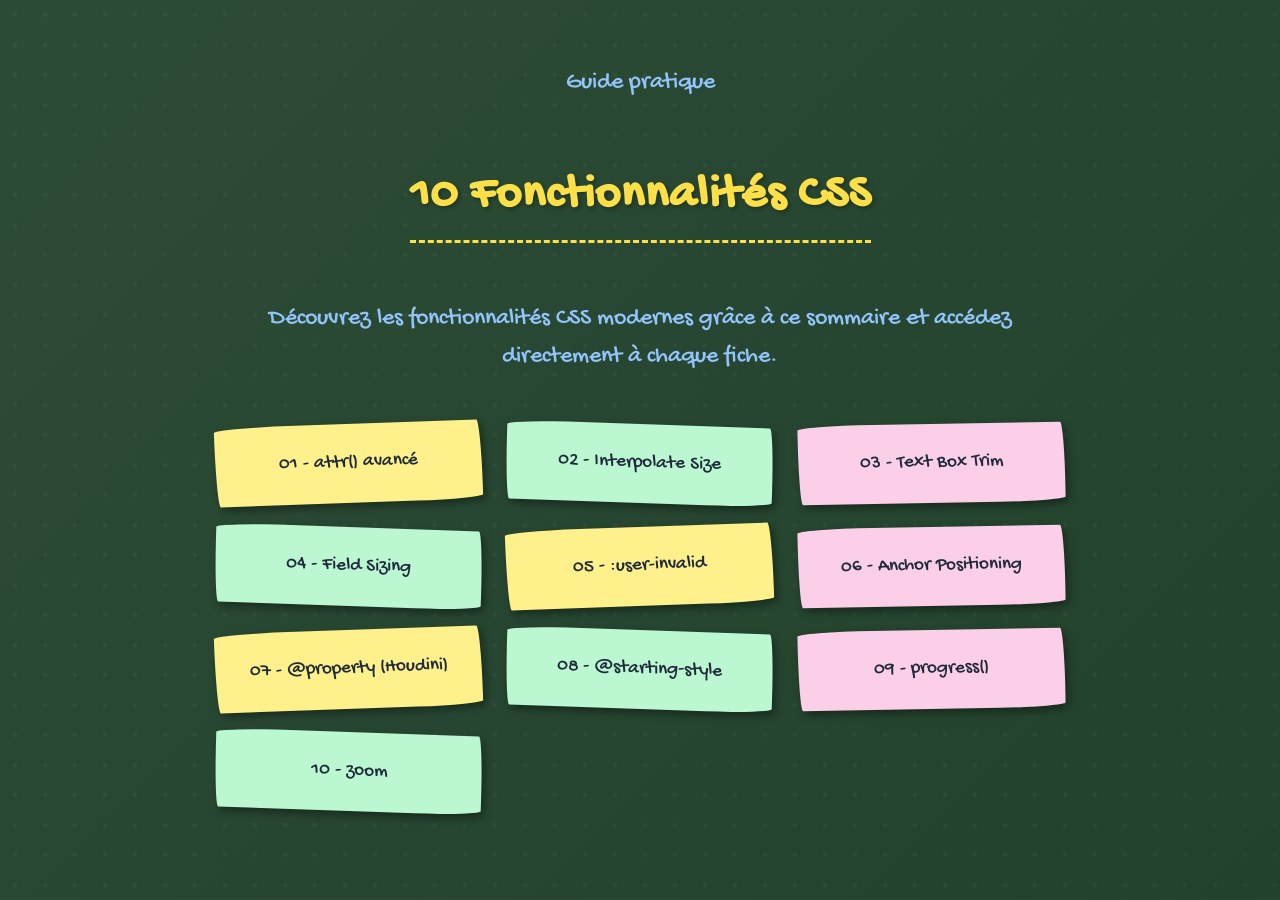
==== index.html @ 5326703e "Premier commit" ====
<!doctype html>
<html lang="fr">
  <head>
    <meta charset="UTF-8" />
    <meta name="viewport" content="width=device-width, initial-scale=1.0" />
    <title>10 Fonctionnalités CSS</title>
    <link rel="stylesheet" href="style.css" />
  </head>
  <body>
    <header>
      <p>Guide pratique</p>
      <h1>10 Fonctionnalités CSS</h1>
      <p>
        Découvrez les fonctionnalités CSS modernes grâce à ce sommaire et
        accédez directement à chaque fiche.
      </p>
      <nav aria-label="Sommaire des fonctionnalités CSS">
        <ul>
          <li><a href="./attr.html">01 - attr() avancé</a></li>
          <li><a href="./interpolate-size.html">02 - Interpolate Size</a></li>
          <li><a href="./text-box-trim.html">03 - Text Box Trim</a></li>
          <li><a href="./field-sizing.html">04 - Field Sizing</a></li>
          <li><a href="./user-invalid.html">05 - :user-invalid</a></li>
          <li>
            <a href="./anchor-positioning.html">06 - Anchor Positioning</a>
          </li>
          <li>
            <a href="./property-houdini.html">07 - @property (Houdini)</a>
          </li>
          <li><a href="./starting-style.html">08 - @starting-style</a></li>
          <li><a href="./progress-function.html">09 - progress()</a></li>
          <li><a href="./zoom.html">10 - zoom</a></li>
        </ul>
      </nav>
    </header>
  </body>
</html>
---- style.css ----
/* --- POLICES ET VARIABLES --- */
/* Import d'une police manuscrite pour l'effet craie et écriture */
@import url('https://fonts.googleapis.com/css2?family=Gochi+Hand&family=Inter:wght@400;600&display=swap');

:root {
  /* Couleurs Craie */
  --chalk-white: #f8f9fa;
  --chalk-yellow: #fde047;
  --chalk-pink: #f9a8d4;
  --chalk-blue: #93c5fd;

  /* Couleurs Tableau et Papier */
  --board-bg: #22422c;
  /* Vert tableau classique */
  --board-dark: #162b1c;
  --paper-bg: #fefce8;
  /* Couleur feuille de papier / post-it */
  --ink-color: #1e293b;

  /* Effet bordure tracée à la main */
  --sketchy-border: 255px 15px 225px 15px / 15px 225px 15px 255px;
}

/* --- BASE & TABLEAU (Background) --- */
*::before,
*::after {
  box-sizing: border-box;
}

body {
  font-family: 'Gochi Hand', 'Comic Sans MS', cursive;
  font-size: 1.2rem;
  line-height: 1.6;
  max-width: 850px;
  margin: 0 auto;
  padding: 40px 20px;

  color: var(--chalk-white);
  background-color: var(--board-bg);

  /* Effet de texture de tableau effacé */
  background-image:
    radial-gradient(circle, rgba(255, 255, 255, 0.03) 2px, transparent 2.5px),
    linear-gradient(135deg, rgba(255, 255, 255, 0.05) 0%, transparent 100%);
  background-size: 30px 30px, 100% 100%;
}

/* --- TYPOGRAPHIE À LA CRAIE --- */
h1,
h2,
h3 {
  letter-spacing: 1px;
}

h1 {
  color: var(--chalk-yellow);
  font-size: 3rem;
  text-shadow: 2px 2px 4px rgba(0, 0, 0, 0.3);
  border-bottom: 3px dashed var(--chalk-yellow);
  display: inline-block;
  padding-bottom: 5px;
}

h2 {
  color: var(--chalk-pink);
  font-size: 2.2rem;
  margin-top: 2rem;
}

header {
  margin-bottom: 3rem;
  text-align: center;
}

header p {
  color: var(--chalk-blue);
  font-size: 1.5rem;
}

a {
  color: var(--chalk-blue);
  text-decoration: none;
  border-bottom: 2px dotted var(--chalk-blue);
  transition: all 0.2s;
}

a:hover {
  color: var(--chalk-white);
  border-bottom-color: var(--chalk-white);
}

/* --- NAVIGATION (Sommaire façon Post-its) --- */
nav ul {
  list-style: none;
  padding: 0;
  display: grid;
  grid-template-columns: repeat(auto-fit, minmax(200px, 1fr));
  gap: 1.5rem;
  margin-top: 3rem;
}

nav a {
  display: block;
  padding: 1.5rem;
  background-color: #fef08a;
  /* Post-it jaune */
  color: var(--ink-color);
  text-decoration: none;
  border: none;
  box-shadow: 3px 4px 8px rgba(0, 0, 0, 0.4);
  /* Forme imparfaite */
  border-radius: var(--sketchy-border);
  transform: rotate(-2deg);
  transition: transform 0.2s, box-shadow 0.2s;
}

nav li:nth-child(even) a {
  background-color: #bbf7d0;
  /* Post-it vert */
  transform: rotate(2deg);
}

nav li:nth-child(3n) a {
  background-color: #fbcfe8;
  /* Post-it rose */
  transform: rotate(-1deg);
}

nav a:hover {
  transform: scale(1.05) rotate(0deg);
  box-shadow: 5px 8px 12px rgba(0, 0, 0, 0.5);
  color: black;
}

/* --- CODE & PREFORMATAGE (Mini-ardoise) --- */
code {
  background: rgba(255, 255, 255, 0.1);
  padding: 0.2rem 0.5rem;
  border-radius: 4px;
  color: var(--chalk-yellow);
  font-family: monospace;
  font-size: 1rem;
}

pre {
  background-color: var(--board-dark);
  color: var(--chalk-white);
  padding: 1.5rem;
  border: 2px solid rgba(255, 255, 255, 0.2);
  border-radius: 8px;
  overflow-x: auto;
  box-shadow: inset 0 0 10px rgba(0, 0, 0, 0.5);
  font-family: monospace;
}

pre code {
  background: transparent;
  color: #a7f3d0;
  /* Texte de code en craie verte claire */
  padding: 0;
}

/* --- DÉMOS : FEUILLES DE CAHIER --- */
.demo-container {
  background-color: var(--paper-bg);
  color: var(--ink-color);
  padding: 2.5rem;
  margin: 2.5rem 0;
  font-family: 'Inter', sans-serif;
  /* Police lisible pour les démos */
  font-size: 1rem;

  /* Lignes de cahier d'écolier */
  background-image: repeating-linear-gradient(transparent, transparent 29px, #93c5fd 29px, #93c5fd 30px);
  background-position: 0 1.2rem;

  /* Bordure tracée à la main et ombre */
  border: 2px solid #94a3b8;
  border-radius: var(--sketchy-border);
  box-shadow: 4px 6px 15px rgba(0, 0, 0, 0.4);
}

/* Les paragraphes dans les feuilles de cahier */
.demo-container p {
  line-height: 30px;
  /* Aligné sur les lignes du cahier */
  margin-top: -5px;
}

/* --- IMAGES --- */
.compatibility-icon {
  width: 100%;
  max-width: 800px;
  height: auto;
  display: block;
  margin: 2rem auto;
  background: white;
  padding: 10px;
  border: 1px solid #ddd;
  transform: rotate(-1deg);
  box-shadow: 2px 4px 10px rgba(0, 0, 0, 0.3);
}

/* --- STYLES SPÉCIFIQUES DES DÉMOS --- */

/* 1. attr() */
.attr-box {
  background-color: attr(data-color, color, #cbd5e1);
  width: attr(data-width, length-percentage, 100%);
  padding: 1rem;
  margin-bottom: 1rem;
  font-weight: bold;
  text-align: center;
  border-radius: var(--sketchy-border);
  box-shadow: 2px 3px 0 rgba(0, 0, 0, 0.2);
}

/* 2. Interpolate-size (Accordéon) */
:root {
  interpolate-size: allow-keywords;
}

.accordion {
  border: 2px solid var(--ink-color);
  border-radius: var(--sketchy-border);
  overflow: hidden;
  background: white;
}

.accordion-header {
  background: #f1f5f9;
  padding: 1rem;
  font-weight: bold;
  cursor: pointer;
  margin: 0;
  border-bottom: 2px solid var(--ink-color);
}

.accordion-content {
  height: 0;
  overflow: hidden;
  transition: height 0.4s ease-out;
  background: white;
}

.accordion-content p {
  padding: 1rem;
  margin: 0;
}

.accordion:hover .accordion-content {
  height: auto;
}

/* 3. Text Box Trim */
.demo-container.flex-demo {
  display: flex;
  gap: 2rem;
  flex-wrap: wrap;
}

.card-trim {
  flex: 1;
  border: 2px dashed #94a3b8;
  padding: 0;
  background: white;
}

.heading-trim {
  font-size: 3rem;
  font-weight: bold;
  background-color: #ef4444;
  color: white;
  margin: 0;
  text-align: center;
  font-family: 'Gochi Hand', cursive;
}

.trimmed-text {
  text-box-trim: trim-both;
  text-box-edge: cap alphabetic;
}

.description-trim {
  padding: 1rem;
  font-size: 0.9rem;
  color: #475569;
}

/* 4. Field Sizing */
.field-sizing-demo {
  display: flex;
  flex-direction: column;
  gap: 1rem;
}

.auto-resize-textarea,
.auto-resize-input {
  field-sizing: content;
  padding: 0.5rem;
  border: 2px solid var(--ink-color);
  border-radius: var(--sketchy-border);
  font-family: inherit;
  background: white;
}

.auto-resize-textarea {
  min-height: 3lh;
  max-height: 10lh;
  width: 100%;
  resize: none;
}

.auto-resize-input {
  min-width: 5ch;
  max-width: 100%;
}

/* 5. User Invalid */
.demo-form {
  display: flex;
  flex-direction: column;
  gap: 1.5rem;
  max-width: 400px;
}

.form-group {
  display: flex;
  flex-direction: column;
  gap: 0.5rem;
}

.form-control {
  padding: 0.75rem;
  border: 2px solid var(--ink-color);
  border-radius: var(--sketchy-border);
  outline: none;
  background: white;
}

.form-control:user-invalid {
  border-color: #ef4444;
  background-color: #fef2f2;
  border-width: 3px;
}

.form-control:user-valid {
  border-color: #22c55e;
  background-color: #f0fdf4;
}

.error-message {
  color: #ef4444;
  font-size: 0.875rem;
  display: none;
  font-weight: bold;
}

.form-control:user-invalid~.error-message {
  display: block;
}

/* 6. Anchor */
.anchor-scroll-area {
  height: 150px;
  border: 2px solid var(--ink-color);
  background: white;
  border-radius: var(--sketchy-border);
  padding: 150px 50px;
  text-align: center;
}

.anchor-btn {
  anchor-name: --my-tooltip-anchor;
  padding: 10px 20px;
  background-color: #ef4444;
  color: white;
  border: 2px solid var(--ink-color);
  border-radius: var(--sketchy-border);
  font-weight: bold;
  cursor: pointer;
}

.anchor-tooltip {
  position: absolute;
  position-anchor: --my-tooltip-anchor;
  top: anchor(bottom);
  justify-self: anchor-center;
  position-try-fallbacks: flip-block;
  margin-top: 10px;
  padding: 10px;
  background-color: var(--ink-color);
  color: white;
  border-radius: var(--sketchy-border);
  opacity: 0;
  pointer-events: none;
  transition: opacity 0.2s;
}

.anchor-btn:hover+.anchor-tooltip {
  opacity: 1;
}

/* 7. Houdini */
@property --angle {
  syntax: "<angle>";
  initial-value: 0deg;
  inherits: false;
}

.houdini-card {
  position: relative;
  width: 300px;
  height: 200px;
  background-color: var(--ink-color);
  border-radius: 10px;
  display: flex;
  align-items: center;
  justify-content: center;
  color: white;
  font-size: 1.5rem;
  font-weight: bold;
  margin: 40px auto;
  z-index: 1;
}

.houdini-card::before,
.houdini-card::after {
  content: "";
  position: absolute;
  inset: -6px;
  border-radius: 12px;
  background: conic-gradient(from var(--angle), #ff007f, #3b82f6, #10b981, #ff007f);
  z-index: -1;
  animation: spin-gradient 3s linear infinite;
}

.houdini-card::after {
  filter: blur(20px);
}

@keyframes spin-gradient {
  to {
    --angle: 360deg;
  }
}

/* 8. Starting-style (Modale) */
.modal-btn {
  padding: 10px 20px;
  background-color: #8b5cf6;
  color: white;
  border: 2px solid var(--ink-color);
  border-radius: var(--sketchy-border);
  font-weight: bold;
  cursor: pointer;
}

.modal-dialog {
  padding: 2rem;
  border: 2px solid var(--ink-color);
  border-radius: var(--sketchy-border);
  box-shadow: 10px 10px 0px rgba(0, 0, 0, 0.2);
  background: var(--paper-bg);
  margin: auto;
  transition: display 0.4s allow-discrete, overlay 0.4s allow-discrete, transform 0.4s, opacity 0.4s;
  opacity: 1;
  transform: scale(1);
  font-family: 'Gochi Hand', cursive;
  font-size: 1.2rem;
}

.modal-dialog::backdrop {
  transition: display 0.4s allow-discrete, overlay 0.4s allow-discrete, background-color 0.4s;
  background-color: rgba(0, 0, 0, 0.7);
}

@starting-style {
  .modal-dialog[open] {
    opacity: 0;
    transform: scale(0.9);
  }

  .modal-dialog[open]::backdrop {
    background-color: rgba(0, 0, 0, 0);
  }
}

.modal-close {
  margin-top: 1rem;
  padding: 8px 16px;
  background-color: #ef4444;
  color: white;
  border: 2px solid var(--ink-color);
  border-radius: var(--sketchy-border);
  cursor: pointer;
}

/* 9. Progress */
.progress-resize-box {
  container-type: inline-size;
  resize: horizontal;
  overflow: hidden;
  min-width: 250px;
  max-width: 100%;
  width: 300px;
  padding: 1.5rem;
  border: 2px dashed #64748b;
  border-radius: var(--sketchy-border);
  background: white;
}

.progress-track {
  width: 100%;
  height: 24px;
  background: white;
  border: 2px solid var(--ink-color);
  border-radius: var(--sketchy-border);
  overflow: hidden;
  margin-top: 1rem;
}

.progress-fill {
  height: 100%;
  background-color: #3b82f6;
  border-right: 2px solid var(--ink-color);
  width: calc(progress(100cqw, 250px, 600px) * 100%);
}

/* 10. Zoom */
.zoom-grid {
  display: flex;
  gap: 1.5rem;
  align-items: center;
  justify-content: center;
  padding: 1rem 0;
}

.zoom-card {
  flex: 1;
  min-height: 120px;
  background-color: white;
  border: 2px solid var(--ink-color);
  border-radius: var(--sketchy-border);
  display: flex;
  flex-direction: column;
  align-items: center;
  justify-content: center;
  text-align: center;
  font-weight: bold;
  transition: zoom 0.2s ease-out;
  box-shadow: 2px 2px 0 rgba(0, 0, 0, 0.1);
}

.zoom-target {
  background-color: #fef08a;
  cursor: pointer;
}

.zoom-target:hover {
  zoom: 1.25;
  box-shadow: 4px 4px 0 rgba(0, 0, 0, 0.2);
}
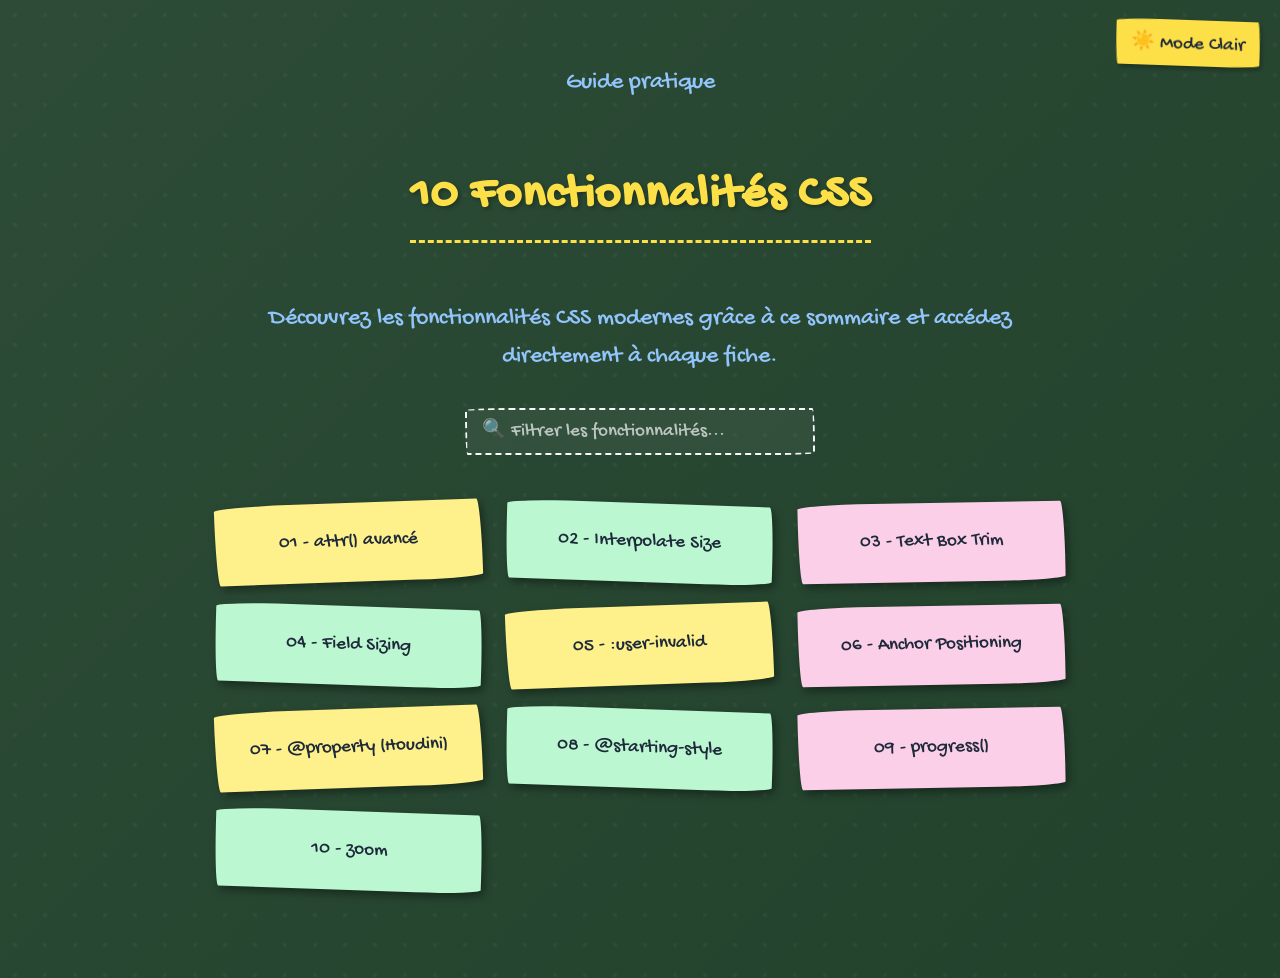
==== commit 0954787e: "Update Feature" ====
--- a/index.html
+++ b/index.html
@@ -7,6 +7,7 @@
     <link rel="stylesheet" href="style.css" />
   </head>
   <body>
+    <button id="theme-toggle" class="theme-toggle-btn">☀️ Mode Clair</button>
     <header>
       <p>Guide pratique</p>
       <h1>10 Fonctionnalités CSS</h1>
@@ -14,6 +15,16 @@
         Découvrez les fonctionnalités CSS modernes grâce à ce sommaire et
         accédez directement à chaque fiche.
       </p>
+      
+      <div class="search-container">
+        <input 
+          type="search" 
+          id="search-input" 
+          class="search-input"
+          placeholder="🔍 Filtrer les fonctionnalités..." 
+        />
+      </div>
+
       <nav aria-label="Sommaire des fonctionnalités CSS">
         <ul>
           <li><a href="./attr.html">01 - attr() avancé</a></li>
@@ -21,17 +32,15 @@
           <li><a href="./text-box-trim.html">03 - Text Box Trim</a></li>
           <li><a href="./field-sizing.html">04 - Field Sizing</a></li>
           <li><a href="./user-invalid.html">05 - :user-invalid</a></li>
-          <li>
-            <a href="./anchor-positioning.html">06 - Anchor Positioning</a>
-          </li>
-          <li>
-            <a href="./property-houdini.html">07 - @property (Houdini)</a>
-          </li>
+          <li><a href="./anchor-positioning.html">06 - Anchor Positioning</a></li>
+          <li><a href="./property-houdini.html">07 - @property (Houdini)</a></li>
           <li><a href="./starting-style.html">08 - @starting-style</a></li>
           <li><a href="./progress-function.html">09 - progress()</a></li>
           <li><a href="./zoom.html">10 - zoom</a></li>
         </ul>
       </nav>
     </header>
+    
+    <script src="script.js"></script>
   </body>
-</html>
+</html>
--- a/style.css
+++ b/style.css
@@ -560,4 +560,100 @@
 .zoom-target:hover {
   zoom: 1.25;
   box-shadow: 4px 4px 0 rgba(0, 0, 0, 0.2);
+}
+
+.search-container {
+  margin-top: 2rem;
+}
+
+.search-input {
+  width: 100%;
+  max-width: 350px;
+  padding: 10px 15px;
+  border-radius: var(--sketchy-border);
+  border: 2px dashed var(--chalk-white);
+  background: rgba(255, 255, 255, 0.05);
+  color: var(--chalk-white);
+  font-family: 'Gochi Hand', cursive;
+  font-size: 1.2rem;
+  outline: none;
+  margin: 0 auto;
+  display: block;
+  transition: all 0.3s ease;
+}
+
+.search-input::placeholder {
+  color: var(--chalk-white);
+  opacity: 0.7;
+}
+
+/* --- BOUTON THEME (CLAIR/SOMBRE) --- */
+.theme-toggle-btn {
+  position: fixed;
+  top: 20px;
+  right: 20px;
+  padding: 10px 15px;
+  background-color: var(--chalk-yellow);
+  color: var(--ink-color);
+  border: none;
+  border-radius: var(--sketchy-border);
+  font-family: 'Gochi Hand', cursive;
+  font-size: 1.2rem;
+  cursor: pointer;
+  transform: rotate(2deg);
+  box-shadow: 2px 3px 5px rgba(0, 0, 0, 0.3);
+  transition: transform 0.2s;
+  z-index: 1000;
+}
+
+.theme-toggle-btn:hover {
+  transform: scale(1.05) rotate(0deg);
+}
+
+body.light-theme {
+  --board-bg: #e2e8f0;
+  --board-dark: #cbd5e1;
+  --chalk-white: #0f172a;
+  --chalk-yellow: #ca8a04;
+  --chalk-pink: #be185d;
+  --chalk-blue: #1d4ed8;
+
+  background-image:
+    radial-gradient(circle, rgba(0, 0, 0, 0.05) 2px, transparent 2.5px),
+    linear-gradient(135deg, rgba(0, 0, 0, 0.05) 0%, transparent 100%);
+}
+
+body.light-theme pre code {
+  color: #047857;
+}
+
+body.light-theme .search-input {
+  background: rgba(0, 0, 0, 0.05);
+  border-color: var(--chalk-white);
+}
+
+pre {
+  position: relative;
+}
+
+.copy-btn {
+  position: absolute;
+  top: 10px;
+  right: 10px;
+  padding: 6px 12px;
+  background-color: var(--chalk-blue);
+  color: white;
+  border: none;
+  border-radius: 4px;
+  cursor: pointer;
+  font-family: 'Inter', sans-serif;
+  font-size: 0.85rem;
+  font-weight: bold;
+  opacity: 0;
+  /* Caché par défaut */
+  transition: opacity 0.2s ease, background-color 0.2s ease;
+}
+
+pre:hover .copy-btn {
+  opacity: 1;
 }
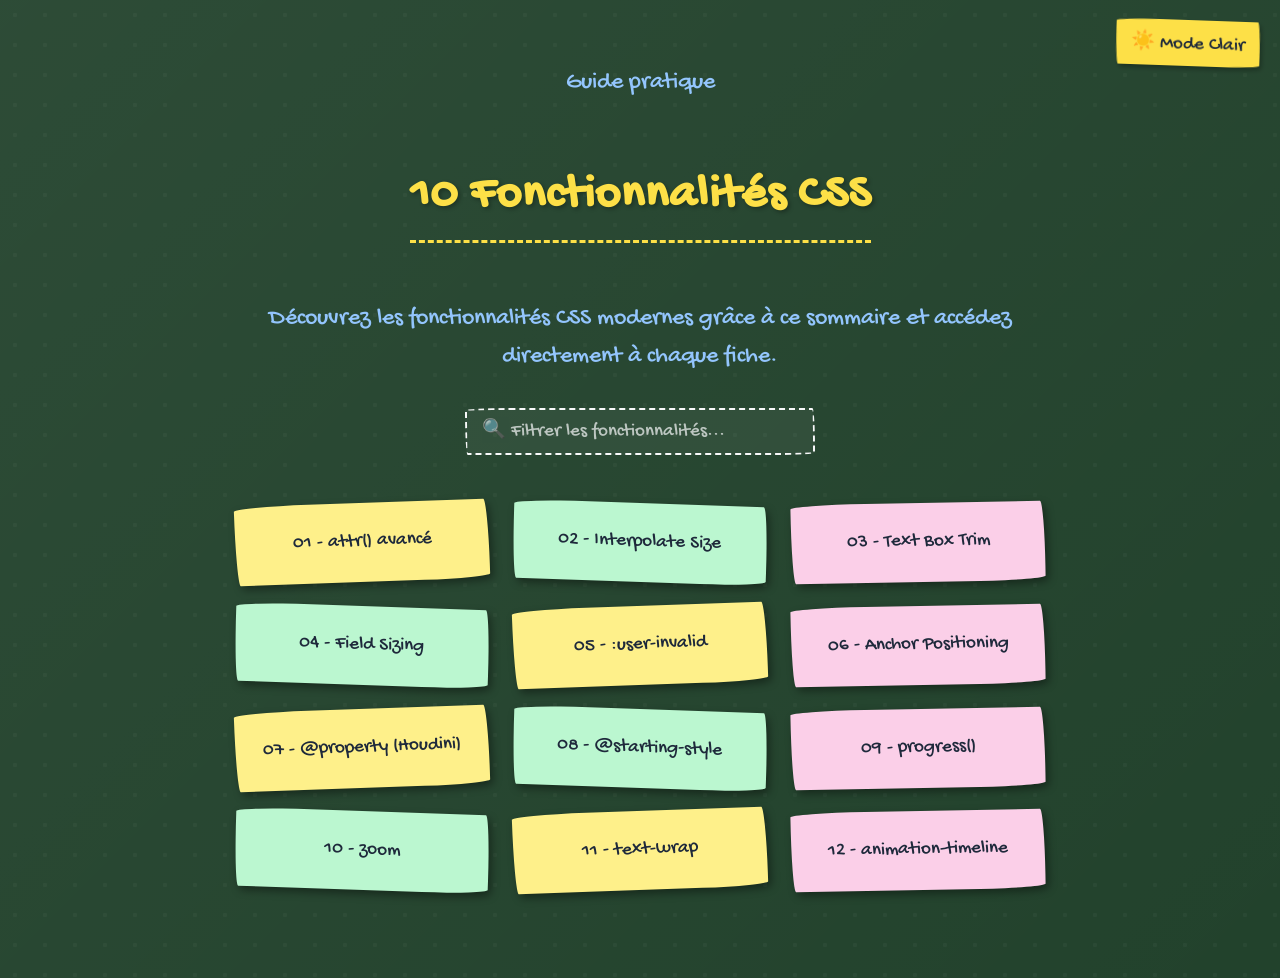
==== commit 42982990: "New feature css" ====
--- a/index.html
+++ b/index.html
@@ -37,6 +37,8 @@
           <li><a href="./starting-style.html">08 - @starting-style</a></li>
           <li><a href="./progress-function.html">09 - progress()</a></li>
           <li><a href="./zoom.html">10 - zoom</a></li>
+          <li><a href="./text-wrap.html">11 - text-wrap</a></li>
+          <li><a href="./scroll-animations.html">12 - animation-timeline</a></li>
         </ul>
       </nav>
     </header>
--- a/style.css
+++ b/style.css
@@ -1,27 +1,20 @@
-/* --- POLICES ET VARIABLES --- */
-/* Import d'une police manuscrite pour l'effet craie et écriture */
 @import url('https://fonts.googleapis.com/css2?family=Gochi+Hand&family=Inter:wght@400;600&display=swap');
 
 :root {
-  /* Couleurs Craie */
   --chalk-white: #f8f9fa;
   --chalk-yellow: #fde047;
   --chalk-pink: #f9a8d4;
   --chalk-blue: #93c5fd;
 
-  /* Couleurs Tableau et Papier */
   --board-bg: #22422c;
-  /* Vert tableau classique */
   --board-dark: #162b1c;
   --paper-bg: #fefce8;
-  /* Couleur feuille de papier / post-it */
   --ink-color: #1e293b;
 
-  /* Effet bordure tracée à la main */
   --sketchy-border: 255px 15px 225px 15px / 15px 225px 15px 255px;
 }
 
-/* --- BASE & TABLEAU (Background) --- */
+*,
 *::before,
 *::after {
   box-sizing: border-box;
@@ -34,18 +27,15 @@
   max-width: 850px;
   margin: 0 auto;
   padding: 40px 20px;
-
   color: var(--chalk-white);
   background-color: var(--board-bg);
 
-  /* Effet de texture de tableau effacé */
   background-image:
     radial-gradient(circle, rgba(255, 255, 255, 0.03) 2px, transparent 2.5px),
     linear-gradient(135deg, rgba(255, 255, 255, 0.05) 0%, transparent 100%);
   background-size: 30px 30px, 100% 100%;
 }
 
-/* --- TYPOGRAPHIE À LA CRAIE --- */
 h1,
 h2,
 h3 {
@@ -89,7 +79,6 @@
   border-bottom-color: var(--chalk-white);
 }
 
-/* --- NAVIGATION (Sommaire façon Post-its) --- */
 nav ul {
   list-style: none;
   padding: 0;
@@ -103,12 +92,10 @@
   display: block;
   padding: 1.5rem;
   background-color: #fef08a;
-  /* Post-it jaune */
   color: var(--ink-color);
   text-decoration: none;
   border: none;
   box-shadow: 3px 4px 8px rgba(0, 0, 0, 0.4);
-  /* Forme imparfaite */
   border-radius: var(--sketchy-border);
   transform: rotate(-2deg);
   transition: transform 0.2s, box-shadow 0.2s;
@@ -116,13 +103,11 @@
 
 nav li:nth-child(even) a {
   background-color: #bbf7d0;
-  /* Post-it vert */
   transform: rotate(2deg);
 }
 
 nav li:nth-child(3n) a {
   background-color: #fbcfe8;
-  /* Post-it rose */
   transform: rotate(-1deg);
 }
 
@@ -132,7 +117,6 @@
   color: black;
 }
 
-/* --- CODE & PREFORMATAGE (Mini-ardoise) --- */
 code {
   background: rgba(255, 255, 255, 0.1);
   padding: 0.2rem 0.5rem;
@@ -151,43 +135,36 @@
   overflow-x: auto;
   box-shadow: inset 0 0 10px rgba(0, 0, 0, 0.5);
   font-family: monospace;
+  position: relative;
 }
 
 pre code {
   background: transparent;
   color: #a7f3d0;
-  /* Texte de code en craie verte claire */
   padding: 0;
 }
 
-/* --- DÉMOS : FEUILLES DE CAHIER --- */
 .demo-container {
   background-color: var(--paper-bg);
   color: var(--ink-color);
   padding: 2.5rem;
   margin: 2.5rem 0;
   font-family: 'Inter', sans-serif;
-  /* Police lisible pour les démos */
   font-size: 1rem;
 
-  /* Lignes de cahier d'écolier */
   background-image: repeating-linear-gradient(transparent, transparent 29px, #93c5fd 29px, #93c5fd 30px);
   background-position: 0 1.2rem;
 
-  /* Bordure tracée à la main et ombre */
   border: 2px solid #94a3b8;
   border-radius: var(--sketchy-border);
   box-shadow: 4px 6px 15px rgba(0, 0, 0, 0.4);
 }
 
-/* Les paragraphes dans les feuilles de cahier */
 .demo-container p {
   line-height: 30px;
-  /* Aligné sur les lignes du cahier */
   margin-top: -5px;
 }
 
-/* --- IMAGES --- */
 .compatibility-icon {
   width: 100%;
   max-width: 800px;
@@ -201,12 +178,9 @@
   box-shadow: 2px 4px 10px rgba(0, 0, 0, 0.3);
 }
 
-/* --- STYLES SPÉCIFIQUES DES DÉMOS --- */
-
-/* 1. attr() */
 .attr-box {
-  background-color: attr(data-color, color, #cbd5e1);
-  width: attr(data-width, length-percentage, 100%);
+  background-color: #cbd5e1;
+  width: 100%;
   padding: 1rem;
   margin-bottom: 1rem;
   font-weight: bold;
@@ -215,7 +189,6 @@
   box-shadow: 2px 3px 0 rgba(0, 0, 0, 0.2);
 }
 
-/* 2. Interpolate-size (Accordéon) */
 :root {
   interpolate-size: allow-keywords;
 }
@@ -252,7 +225,6 @@
   height: auto;
 }
 
-/* 3. Text Box Trim */
 .demo-container.flex-demo {
   display: flex;
   gap: 2rem;
@@ -287,7 +259,6 @@
   color: #475569;
 }
 
-/* 4. Field Sizing */
 .field-sizing-demo {
   display: flex;
   flex-direction: column;
@@ -316,7 +287,6 @@
   max-width: 100%;
 }
 
-/* 5. User Invalid */
 .demo-form {
   display: flex;
   flex-direction: column;
@@ -360,7 +330,6 @@
   display: block;
 }
 
-/* 6. Anchor */
 .anchor-scroll-area {
   height: 150px;
   border: 2px solid var(--ink-color);
@@ -401,7 +370,6 @@
   opacity: 1;
 }
 
-/* 7. Houdini */
 @property --angle {
   syntax: "<angle>";
   initial-value: 0deg;
@@ -445,7 +413,6 @@
   }
 }
 
-/* 8. Starting-style (Modale) */
 .modal-btn {
   padding: 10px 20px;
   background-color: #8b5cf6;
@@ -496,7 +463,6 @@
   cursor: pointer;
 }
 
-/* 9. Progress */
 .progress-resize-box {
   container-type: inline-size;
   resize: horizontal;
@@ -527,7 +493,6 @@
   width: calc(progress(100cqw, 250px, 600px) * 100%);
 }
 
-/* 10. Zoom */
 .zoom-grid {
   display: flex;
   gap: 1.5rem;
@@ -587,7 +552,6 @@
   opacity: 0.7;
 }
 
-/* --- BOUTON THEME (CLAIR/SOMBRE) --- */
 .theme-toggle-btn {
   position: fixed;
   top: 20px;
@@ -632,10 +596,6 @@
   border-color: var(--chalk-white);
 }
 
-pre {
-  position: relative;
-}
-
 .copy-btn {
   position: absolute;
   top: 10px;
@@ -650,10 +610,112 @@
   font-size: 0.85rem;
   font-weight: bold;
   opacity: 0;
-  /* Caché par défaut */
   transition: opacity 0.2s ease, background-color 0.2s ease;
 }
 
 pre:hover .copy-btn {
   opacity: 1;
+}
+
+.wrap-resize-box {
+  resize: horizontal;
+  overflow: hidden;
+  min-width: 320px;
+  max-width: 100%;
+  width: 100%;
+  border: 2px dashed #64748b;
+  border-radius: var(--sketchy-border);
+  padding: 1.5rem;
+  background: white;
+}
+
+.wrap-grid {
+  display: flex;
+  gap: 2rem;
+}
+
+.wrap-col {
+  flex: 1;
+  min-width: 0;
+}
+
+.wrap-col h3 {
+  font-family: 'Inter', sans-serif;
+  font-size: 1.6rem;
+  color: #0f172a;
+  margin-top: 1rem;
+  margin-bottom: 0.5rem;
+  line-height: 1.2;
+}
+
+.wrap-col p {
+  font-family: 'Inter', sans-serif;
+  color: #475569;
+  font-size: 0.95rem;
+}
+
+.badge-classic {
+  display: inline-block;
+  background-color: #ef4444;
+  color: white;
+  padding: 4px 10px;
+  font-size: 0.8rem;
+  border-radius: 4px;
+  font-weight: bold;
+}
+
+.badge-modern {
+  display: inline-block;
+  background-color: #22c55e;
+  color: white;
+  padding: 4px 10px;
+  font-size: 0.8rem;
+  border-radius: 4px;
+  font-weight: bold;
+}
+
+.balanced-title {
+  text-wrap: balance;
+}
+
+.pretty-text {
+  text-wrap: pretty;
+}
+
+.scroll-reveal-area {
+  height: 350px;
+  overflow-y: auto;
+  border: 2px solid var(--ink-color);
+  border-radius: var(--sketchy-border);
+  background-color: var(--board-dark);
+  padding: 2rem;
+  display: flex;
+  flex-direction: column;
+  gap: 2rem;
+}
+
+.reveal-card {
+  background-color: #10b981;
+  color: white;
+  padding: 3rem 2rem;
+  border: 2px solid var(--ink-color);
+  border-radius: var(--sketchy-border);
+  text-align: center;
+  font-family: 'Gochi Hand', cursive;
+  font-size: 1.5rem;
+  animation: appear linear both;
+  animation-timeline: view();
+  animation-range: entry 10% cover 30%;
+}
+
+@keyframes appear {
+  from {
+    opacity: 0;
+    transform: translateY(50px) scale(0.8);
+  }
+
+  to {
+    opacity: 1;
+    transform: translateY(0) scale(1);
+  }
 }
